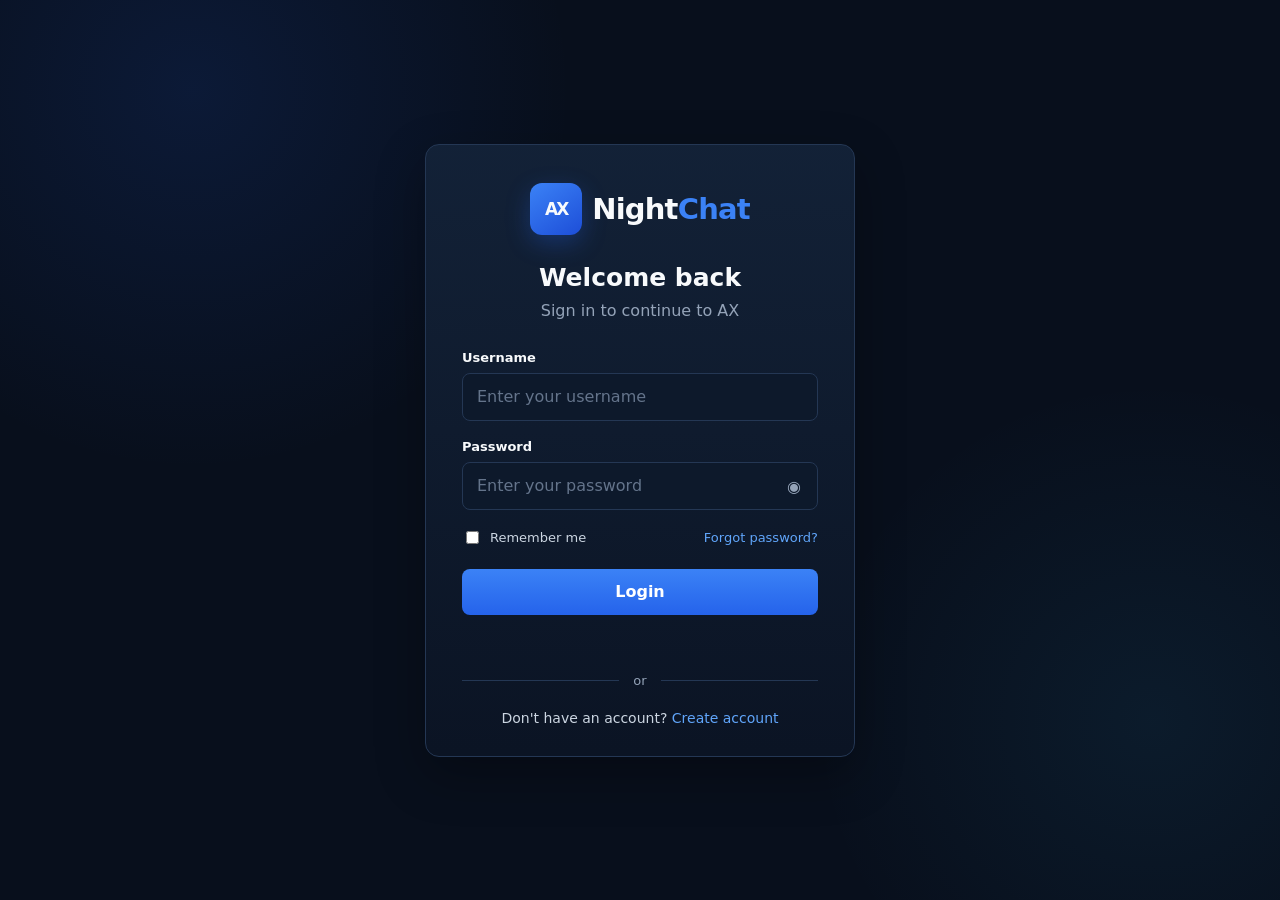
==== fe_pj001/pages/login.html @ f63a2fe0 "fe structure" ====
<!doctype html><html lang="en"><head><meta charset="UTF-8"><meta name="viewport" content="width=device-width,initial-scale=1"><title>Login - AX</title><link rel="stylesheet" href="../css/global.css"><link rel="stylesheet" href="../css/login.css"></head><body><main class="page-center"><section class="card auth-card"><div class="brand auth-brand"><div class="brand-mark">AX</div><div class="brand-name">Night<span>Chat</span></div></div><h1 class="auth-title">Welcome back</h1><p class="auth-subtitle">Sign in to continue to AX</p><form id="loginForm"><div class="form-group"><label class="form-label" for="username">Username</label><input class="input" id="username" type="text" autocomplete="username" placeholder="Enter your username" required></div><div class="form-group"><label class="form-label" for="password">Password</label><div class="input-wrap"><input class="password-input" id="password" type="password" autocomplete="current-password" placeholder="Enter your password" required><button class="password-toggle" type="button" data-target="password">◉</button></div></div><div class="auth-options"><label class="remember"><input type="checkbox" id="remember"> Remember me</label><a href="#" onclick="return false;">Forgot password?</a></div><button class="button" type="submit">Login</button><p id="message" class="message" aria-live="polite"></p></form><div class="auth-divider"><span>or</span></div><div class="auth-footer">Don't have an account? <a href="register.html">Create account</a></div></section></main><script src="../js/config.js"></script><script src="../js/api.js"></script><script src="../js/auth.js"></script></body></html>
---- fe_pj001/css/global.css ----
:root{--bg:#080f1c;--bg2:#0b1424;--surface:#0f1b2d;--surface2:#132238;--surface3:#182943;--border:#243754;--blue:#2563eb;--blue2:#3b82f6;--cyan:#38bdf8;--text:#f8fafc;--text2:#cbd5e1;--muted:#94a3b8;--success:#22c55e;--danger:#ef4444;--radius:14px;--shadow:0 18px 50px rgba(0,0,0,.3)}*{box-sizing:border-box}html,body{margin:0;min-height:100%}body{font-family:Inter,ui-sans-serif,system-ui,-apple-system,"Segoe UI",sans-serif;color:var(--text);background:radial-gradient(circle at 15% 10%,rgba(37,99,235,.13),transparent 28%),radial-gradient(circle at 90% 80%,rgba(56,189,248,.07),transparent 25%),var(--bg)}button,input{font:inherit}button{cursor:pointer}a{color:#60a5fa;text-decoration:none}a:hover{color:#93c5fd}.page-center{min-height:100vh;display:grid;place-items:center;padding:32px 16px}.card{background:linear-gradient(180deg,rgba(19,34,56,.96),rgba(11,20,36,.98));border:1px solid var(--border);border-radius:var(--radius);box-shadow:var(--shadow)}.button{width:100%;min-height:46px;border:0;border-radius:8px;background:linear-gradient(180deg,var(--blue2),var(--blue));color:#fff;font-weight:700;transition:.15s}.button:hover{filter:brightness(1.08);transform:translateY(-1px)}.button:disabled{opacity:.55;cursor:not-allowed;transform:none}.message{min-height:22px;margin:14px 0 0;font-size:14px}.message.success{color:var(--success)}.message.error{color:#fca5a5}.message.info{color:var(--muted)}.brand{display:flex;align-items:center;gap:10px;font-weight:800}.brand-mark{width:42px;height:42px;display:grid;place-items:center;border-radius:12px;background:linear-gradient(145deg,#3b82f6,#1d4ed8);box-shadow:0 8px 25px rgba(37,99,235,.3);font-size:17px;letter-spacing:-2px}.brand-name{font-size:25px;letter-spacing:-.8px}.brand-name span{color:var(--blue2)}.hidden{display:none!important}@media(max-width:700px){.page-center{padding:20px 12px}}
---- fe_pj001/css/login.css ----
.auth-card{width:min(100%,430px);padding:38px 36px 30px}.auth-brand{justify-content:center;margin-bottom:28px}.auth-brand .brand-mark{width:52px;height:52px}.auth-brand .brand-name{font-size:29px}.auth-title{text-align:center;margin:0;font-size:25px}.auth-subtitle{text-align:center;color:var(--muted);margin:9px 0 30px}.form-group{margin-bottom:18px}.form-label{display:block;margin-bottom:8px;font-size:13px;font-weight:700}.input-wrap{position:relative}.input,.password-input{width:100%;height:48px;padding:0 14px;border:1px solid var(--border);border-radius:8px;outline:0;background:#0d192b;color:var(--text)}.input::placeholder,.password-input::placeholder{color:#64748b}.input:focus,.password-input:focus{border-color:var(--blue2);box-shadow:0 0 0 3px rgba(59,130,246,.12)}.password-input{padding-right:48px}.password-toggle{position:absolute;right:10px;top:50%;transform:translateY(-50%);border:0;background:transparent;color:var(--muted);padding:7px}.auth-options{display:flex;align-items:center;justify-content:space-between;gap:12px;margin:4px 0 22px;font-size:13px}.remember{display:flex;align-items:center;gap:8px;color:var(--text2)}.remember input{accent-color:var(--blue)}.auth-divider{display:flex;align-items:center;gap:14px;margin:22px 0;color:var(--muted);font-size:13px}.auth-divider:before,.auth-divider:after{content:"";height:1px;flex:1;background:var(--border)}.auth-footer{text-align:center;color:var(--text2);font-size:14px}@media(max-width:480px){.auth-card{padding:30px 22px 24px}}
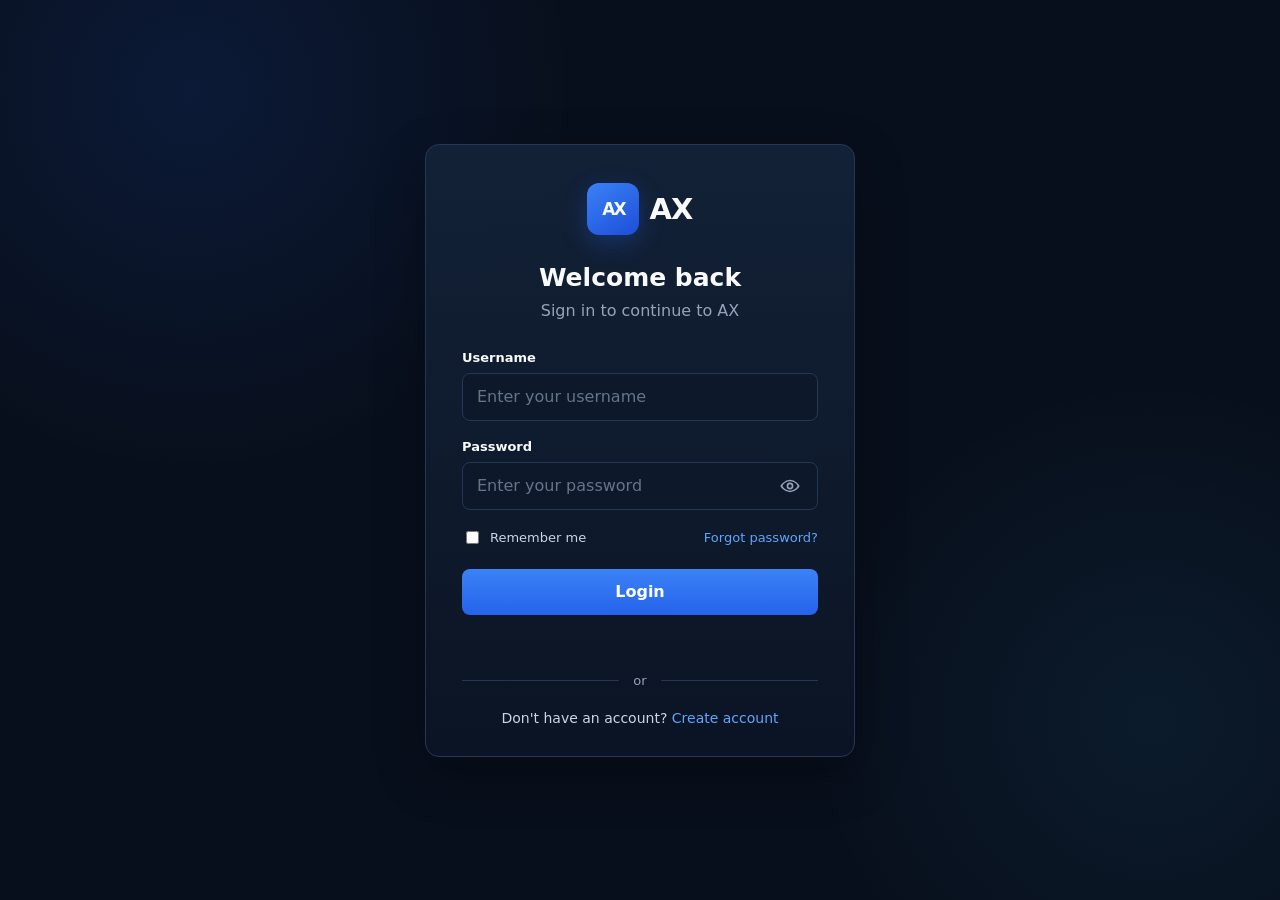
==== commit 224dd2bb: "passwerd eye fix" ====
--- a/fe_pj001/pages/login.html
+++ b/fe_pj001/pages/login.html
@@ -1 +1,6 @@
-<!doctype html><html lang="en"><head><meta charset="UTF-8"><meta name="viewport" content="width=device-width,initial-scale=1"><title>Login - AX</title><link rel="stylesheet" href="../css/global.css"><link rel="stylesheet" href="../css/login.css"></head><body><main class="page-center"><section class="card auth-card"><div class="brand auth-brand"><div class="brand-mark">AX</div><div class="brand-name">Night<span>Chat</span></div></div><h1 class="auth-title">Welcome back</h1><p class="auth-subtitle">Sign in to continue to AX</p><form id="loginForm"><div class="form-group"><label class="form-label" for="username">Username</label><input class="input" id="username" type="text" autocomplete="username" placeholder="Enter your username" required></div><div class="form-group"><label class="form-label" for="password">Password</label><div class="input-wrap"><input class="password-input" id="password" type="password" autocomplete="current-password" placeholder="Enter your password" required><button class="password-toggle" type="button" data-target="password">◉</button></div></div><div class="auth-options"><label class="remember"><input type="checkbox" id="remember"> Remember me</label><a href="#" onclick="return false;">Forgot password?</a></div><button class="button" type="submit">Login</button><p id="message" class="message" aria-live="polite"></p></form><div class="auth-divider"><span>or</span></div><div class="auth-footer">Don't have an account? <a href="register.html">Create account</a></div></section></main><script src="../js/config.js"></script><script src="../js/api.js"></script><script src="../js/auth.js"></script></body></html>
+<!doctype html><html lang="en"><head><meta charset="UTF-8"><meta name="viewport" content="width=device-width,initial-scale=1"><title>Login - AX</title><link rel="stylesheet" href="../css/global.css"><link rel="stylesheet" href="../css/login.css"></head><body><main class="page-center"><section class="card auth-card"><div class="brand auth-brand"><div class="brand-mark">AX</div><div class="brand-name">AX</div></div><h1 class="auth-title">Welcome back</h1><p class="auth-subtitle">Sign in to continue to AX</p><form id="loginForm"><div class="form-group"><label class="form-label" for="username">Username</label><input class="input" id="username" type="text" autocomplete="username" placeholder="Enter your username" required></div><div class="form-group"><label class="form-label" for="password">Password</label><div class="input-wrap"><input class="password-input" id="password" type="password" autocomplete="current-password" placeholder="Enter your password" required><button class="password-toggle" type="button" data-target="password" aria-label="Show or hide password">
+    <svg viewBox="0 0 24 24" aria-hidden="true">
+        <path d="M2.5 12s3.5-6 9.5-6 9.5 6 9.5 6-3.5 6-9.5 6-9.5-6-9.5-6Z"></path>
+        <circle cx="12" cy="12" r="2.8"></circle>
+    </svg>
+</button></div></div><div class="auth-options"><label class="remember"><input type="checkbox" id="remember"> Remember me</label><a href="#" onclick="return false;">Forgot password?</a></div><button class="button" type="submit">Login</button><p id="message" class="message" aria-live="polite"></p></form><div class="auth-divider"><span>or</span></div><div class="auth-footer">Don't have an account? <a href="register.html">Create account</a></div></section></main><script src="../js/config.js"></script><script src="../js/api.js"></script><script src="../js/auth.js"></script></body></html>
--- a/fe_pj001/css/login.css
+++ b/fe_pj001/css/login.css
@@ -1 +1,23 @@
 .auth-card{width:min(100%,430px);padding:38px 36px 30px}.auth-brand{justify-content:center;margin-bottom:28px}.auth-brand .brand-mark{width:52px;height:52px}.auth-brand .brand-name{font-size:29px}.auth-title{text-align:center;margin:0;font-size:25px}.auth-subtitle{text-align:center;color:var(--muted);margin:9px 0 30px}.form-group{margin-bottom:18px}.form-label{display:block;margin-bottom:8px;font-size:13px;font-weight:700}.input-wrap{position:relative}.input,.password-input{width:100%;height:48px;padding:0 14px;border:1px solid var(--border);border-radius:8px;outline:0;background:#0d192b;color:var(--text)}.input::placeholder,.password-input::placeholder{color:#64748b}.input:focus,.password-input:focus{border-color:var(--blue2);box-shadow:0 0 0 3px rgba(59,130,246,.12)}.password-input{padding-right:48px}.password-toggle{position:absolute;right:10px;top:50%;transform:translateY(-50%);border:0;background:transparent;color:var(--muted);padding:7px}.auth-options{display:flex;align-items:center;justify-content:space-between;gap:12px;margin:4px 0 22px;font-size:13px}.remember{display:flex;align-items:center;gap:8px;color:var(--text2)}.remember input{accent-color:var(--blue)}.auth-divider{display:flex;align-items:center;gap:14px;margin:22px 0;color:var(--muted);font-size:13px}.auth-divider:before,.auth-divider:after{content:"";height:1px;flex:1;background:var(--border)}.auth-footer{text-align:center;color:var(--text2);font-size:14px}@media(max-width:480px){.auth-card{padding:30px 22px 24px}}
+
+.password-toggle svg{
+    width:22px;
+    height:22px;
+    display:block;
+    fill:none;
+    stroke:currentColor;
+    stroke-width:1.8;
+    stroke-linecap:round;
+    stroke-linejoin:round;
+}
+/* Hide browser's built-in password reveal icon */
+input[type="password"]::-ms-reveal,
+input[type="password"]::-ms-clear {
+    display: none;
+}
+
+input[type="password"]::-webkit-credentials-auto-fill-button {
+    visibility: hidden;
+    pointer-events: none;
+    position: absolute;
+}
